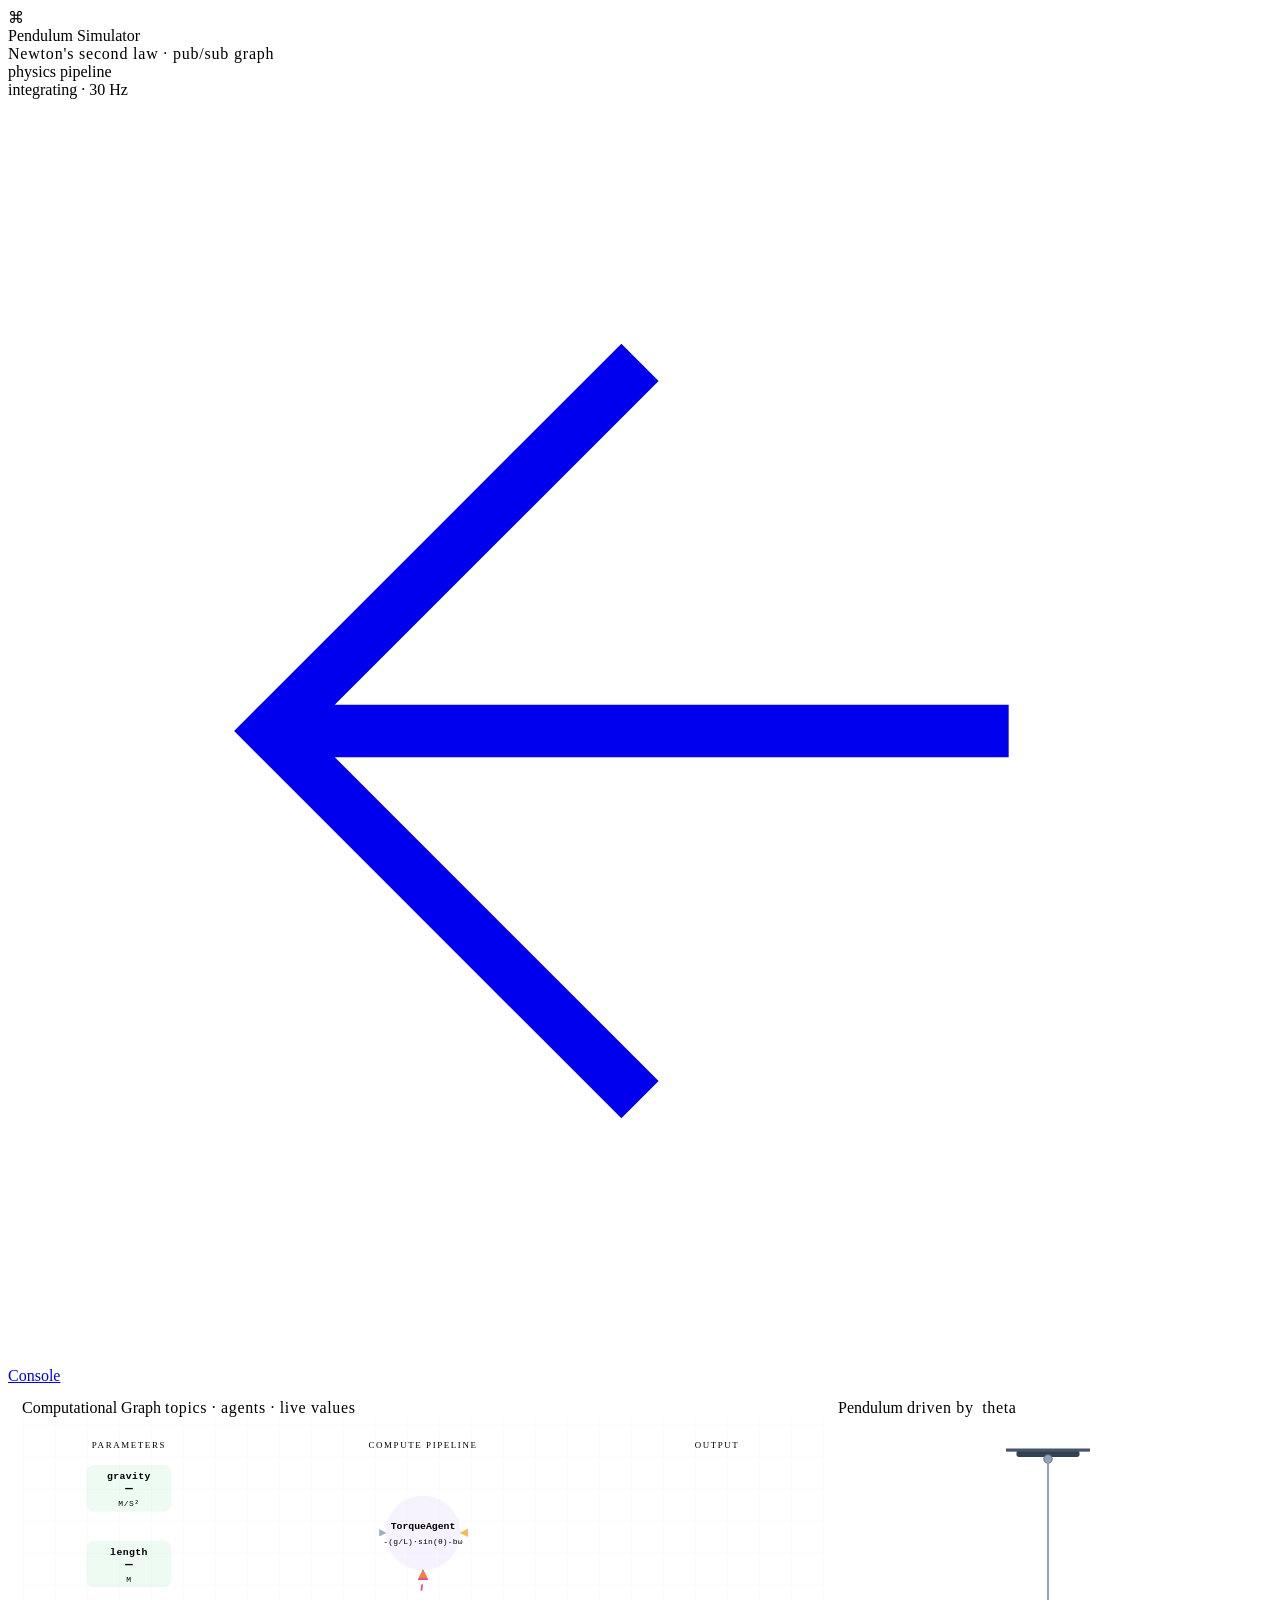
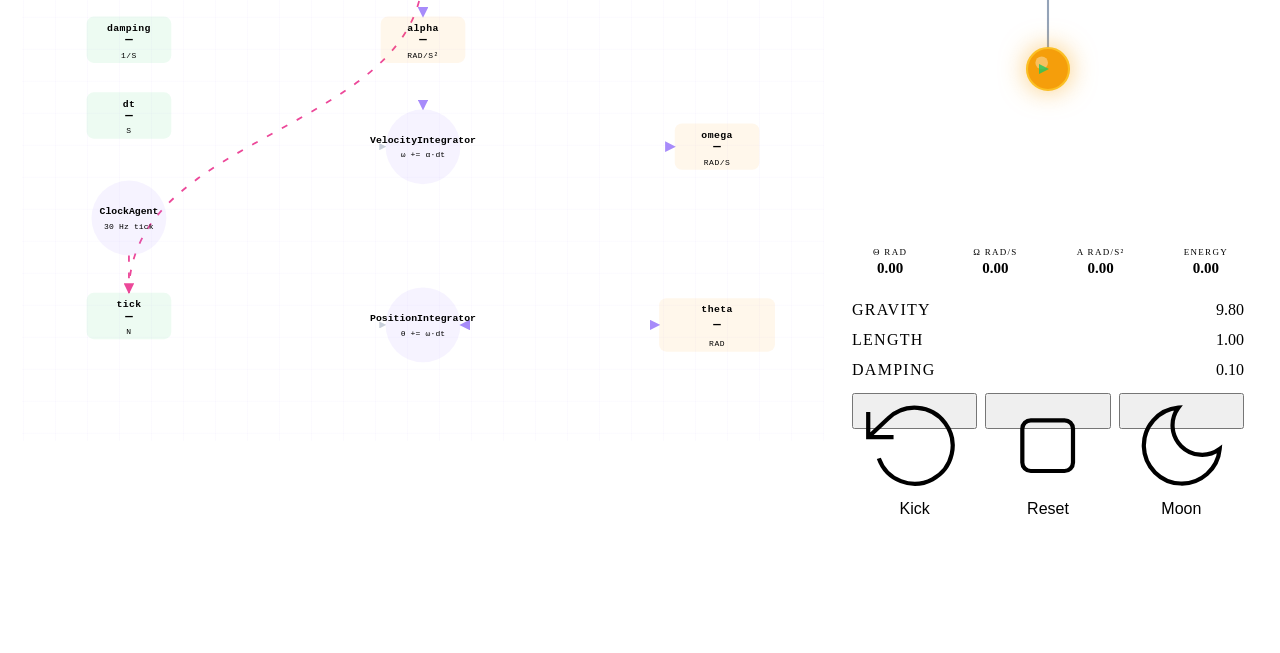
==== html_files/pendulum.html @ d9d96114 "Ex6: pub/sub computational graph with pendulum demo" ====
<!DOCTYPE html>
<html lang="en">
<head>
    <meta charset="utf-8">
    <meta name="viewport" content="width=device-width, initial-scale=1">
    <title>Pendulum Simulator — PubSub Console</title>
    <link rel="stylesheet" href="/app/theme.css">
    <style>
        html, body { height: 100%; }
        main.split {
            display: grid;
            grid-template-columns: 1fr 420px;
            gap: 14px;
            padding: 14px;
            height: calc(100vh - 60px);
        }
        @media (max-width: 1080px) {
            main.split { grid-template-columns: 1fr; height: auto; }
            main.split .pane { min-height: 480px; }
        }
        .pane-title .live-meta {
            margin-left: auto;
            font-family: var(--font-mono);
            font-size: var(--text-xs);
            color: var(--text-faint);
            letter-spacing: .04em;
            text-transform: none;
        }
        .canvas-wrap {
            flex: 1; position: relative; overflow: hidden;
            background:
                radial-gradient(ellipse 70% 60% at 50% 50%, rgba(167,139,250,.05), transparent),
                var(--surface);
        }
        .canvas-wrap::before {
            content: '';
            position: absolute; inset: 0;
            background-image:
                linear-gradient(rgba(167,139,250,.04) 1px, transparent 1px),
                linear-gradient(90deg, rgba(167,139,250,.04) 1px, transparent 1px);
            background-size: 32px 32px;
            background-position: center center;
            pointer-events: none;
        }
        svg.graph { position: relative; display: block; width: 100%; height: 100%; }

        /* GRAPH NODES & EDGES */
        .col-header {
            font-family: var(--font-mono);
            font-size: 10px;
            font-weight: 500;
            letter-spacing: .18em;
            text-transform: uppercase;
            fill: var(--text-faint);
            text-anchor: middle;
        }
        .topic-rect {
            fill: rgba(34,197,94,.08);
            stroke: var(--topic);
            stroke-width: 1.4;
            rx: 8; ry: 8;
            transition: filter var(--dur-slow) var(--ease);
        }
        .topic-rect.output {
            fill: rgba(245,158,11,.08);
            stroke: var(--output);
        }
        .topic-rect.live {
            filter: drop-shadow(0 0 12px rgba(167,139,250,.55));
        }
        .topic-name {
            font-family: 'Fira Code', monospace;
            font-size: 11px;
            font-weight: 600;
            fill: var(--topic);
            text-anchor: middle;
            letter-spacing: .04em;
        }
        .topic-rect.output ~ .topic-name { fill: var(--output); }
        .topic-value {
            font-family: 'Fira Code', monospace;
            font-size: 14px;
            font-weight: 700;
            fill: var(--text);
            text-anchor: middle;
        }
        .topic-unit {
            font-family: 'Fira Code', monospace;
            font-size: 9px;
            fill: var(--text-faint);
            text-anchor: middle;
            letter-spacing: .06em;
            text-transform: uppercase;
        }
        .agent-circle {
            fill: rgba(167,139,250,.10);
            stroke: var(--agent);
            stroke-width: 1.6;
        }
        .agent-circle.alive {
            animation: agent-pulse 1.8s var(--ease) infinite;
        }
        @keyframes agent-pulse {
            0%, 100% { filter: drop-shadow(0 0 0 rgba(167,139,250,0)); }
            50% { filter: drop-shadow(0 0 14px rgba(167,139,250,.65)); }
        }
        .agent-circle.firing { animation: agent-fire .35s var(--ease-out); }
        @keyframes agent-fire {
            0%   { filter: drop-shadow(0 0 0 rgba(167,139,250,0)); }
            45%  { filter: drop-shadow(0 0 18px rgba(167,139,250,.95)); }
            100% { filter: drop-shadow(0 0 0 rgba(167,139,250,0)); }
        }
        .agent-label {
            font-family: 'Fira Code', monospace;
            font-size: 11px;
            font-weight: 600;
            fill: var(--agent);
            text-anchor: middle;
        }
        .agent-formula {
            font-family: 'Fira Code', monospace;
            font-size: 9px;
            fill: var(--text-muted);
            text-anchor: middle;
            letter-spacing: .02em;
        }
        .edge { fill: none; }
        .edge.tick    { stroke: #ec4899; stroke-width: 2; }
        .edge.param   { stroke: var(--text-faint); stroke-width: 1.3; stroke-dasharray: 4 5; opacity: .5; }
        .edge.compute { stroke: var(--agent); stroke-width: 2; }
        .edge.feedback{ stroke: var(--output); stroke-width: 1.6; stroke-dasharray: 6 4; opacity: .7; }
        .edge.pulse {
            stroke-dasharray: 7 12;
            animation: flow .9s linear infinite;
        }
        @keyframes flow {
            from { stroke-dashoffset: 19; }
            to   { stroke-dashoffset: 0; }
        }

        /* PENDULUM */
        .pendulum-box {
            flex: 1; position: relative;
            background:
                radial-gradient(ellipse 80% 70% at 50% 30%, rgba(34,197,94,.06), transparent 60%),
                linear-gradient(180deg, var(--bg) 0%, #050B1F 100%);
            overflow: hidden;
        }
        .pendulum-box::before {
            content: '';
            position: absolute; inset: 0;
            background-image:
                linear-gradient(rgba(255,255,255,.03) 1px, transparent 1px),
                linear-gradient(90deg, rgba(255,255,255,.03) 1px, transparent 1px);
            background-size: 32px 32px;
        }
        svg.pendulum {
            position: relative;
            display: block; width: 100%; height: 100%;
        }
        .readout {
            display: grid;
            grid-template-columns: repeat(4, 1fr);
            gap: 1px;
            background: var(--border);
            border-top: 1px solid var(--border);
            border-bottom: 1px solid var(--border);
        }
        .ro {
            background: var(--surface);
            padding: 10px 12px;
            text-align: center;
        }
        .ro .lbl {
            font-family: var(--font-mono);
            font-size: 9px;
            color: var(--text-faint);
            letter-spacing: .14em;
            text-transform: uppercase;
            margin-bottom: 3px;
        }
        .ro .val {
            font-family: var(--font-mono);
            font-size: 15px;
            font-weight: 600;
            color: var(--topic);
            font-variant-numeric: tabular-nums;
        }
        .ro.energy .val { color: var(--output); }

        .controls-grid {
            padding: 14px;
            display: flex; flex-direction: column;
            gap: 12px;
        }
        .ctrl {
            display: grid;
            grid-template-columns: 84px 1fr 64px;
            gap: 10px;
            align-items: center;
        }
        .ctrl label {
            font-family: var(--font-mono);
            font-size: var(--text-xs);
            letter-spacing: .08em;
            text-transform: uppercase;
            color: var(--text-muted);
        }
        .ctrl input[type=range] {
            width: 100%;
            -webkit-appearance: none;
            background: transparent;
            cursor: pointer;
            margin: 0;
        }
        .ctrl input[type=range]::-webkit-slider-runnable-track {
            height: 4px;
            background: linear-gradient(90deg, var(--topic) var(--pct, 0%), var(--surface-3) var(--pct, 0%));
            border-radius: 999px;
        }
        .ctrl input[type=range]::-webkit-slider-thumb {
            -webkit-appearance: none;
            width: 14px; height: 14px;
            background: var(--text);
            border-radius: 50%;
            margin-top: -5px;
            box-shadow: 0 0 0 2px var(--topic), 0 2px 6px rgba(0,0,0,.6);
            transition: transform var(--dur-fast) var(--ease);
        }
        .ctrl input[type=range]::-webkit-slider-thumb:hover { transform: scale(1.15); }
        .ctrl input[type=range]::-moz-range-track {
            height: 4px;
            background: var(--surface-3);
            border-radius: 999px;
        }
        .ctrl input[type=range]::-moz-range-thumb {
            width: 14px; height: 14px;
            background: var(--text);
            border: 0;
            border-radius: 50%;
        }
        .ctrl .val {
            font-family: var(--font-mono);
            font-size: var(--text-sm);
            color: var(--text);
            font-variant-numeric: tabular-nums;
            text-align: right;
        }
        .actions {
            display: grid;
            grid-template-columns: repeat(3, 1fr);
            gap: 8px;
            padding: 0 14px 14px;
        }
        .actions .btn { padding: 0 10px; font-size: var(--text-xs); height: 36px; }
    </style>
</head>
<body>

<header class="app-header" role="banner">
    <div class="brand">
        <div class="brand-mark" aria-hidden="true">⌘</div>
        <div>
            <div class="brand-name">Pendulum Simulator</div>
            <div style="font-family:var(--font-mono); font-size:var(--text-xs); color:var(--text-faint); letter-spacing:.05em">Newton's second law · pub/sub graph</div>
        </div>
    </div>
    <span class="brand-tag">physics pipeline</span>
    <div class="header-spacer"></div>
    <span class="status-led">integrating · 30 Hz</span>
    <a class="nav-link" href="/app/index.html">
        <svg viewBox="0 0 24 24" fill="none" stroke="currentColor"><path d="M19 12H5M12 19l-7-7 7-7"/></svg>
        Console
    </a>
</header>

<main class="split">

    <section class="pane" aria-labelledby="gTitle">
        <div class="pane-title agent-tone live">
            <span class="dot"></span>
            <span id="gTitle">Computational Graph</span>
            <span class="live-meta">topics · agents · live values</span>
        </div>
        <div class="canvas-wrap">
            <svg class="graph" id="graph" viewBox="0 0 900 700" preserveAspectRatio="xMidYMid meet">
                <defs>
                    <marker id="arr" viewBox="0 0 10 10" refX="9" refY="5" markerWidth="6" markerHeight="6" orient="auto-start-reverse">
                        <path d="M 0 0 L 10 5 L 0 10 z" fill="#94a3b8"/>
                    </marker>
                    <marker id="arr-tick" viewBox="0 0 10 10" refX="9" refY="5" markerWidth="6" markerHeight="6" orient="auto-start-reverse">
                        <path d="M 0 0 L 10 5 L 0 10 z" fill="#ec4899"/>
                    </marker>
                    <marker id="arr-cmp" viewBox="0 0 10 10" refX="9" refY="5" markerWidth="6" markerHeight="6" orient="auto-start-reverse">
                        <path d="M 0 0 L 10 5 L 0 10 z" fill="#A78BFA"/>
                    </marker>
                    <marker id="arr-fb" viewBox="0 0 10 10" refX="9" refY="5" markerWidth="6" markerHeight="6" orient="auto-start-reverse">
                        <path d="M 0 0 L 10 5 L 0 10 z" fill="#F59E0B"/>
                    </marker>
                </defs>

                <text class="col-header" x="120" y="35">Parameters</text>
                <text class="col-header" x="450" y="35">Compute Pipeline</text>
                <text class="col-header" x="780" y="35">Output</text>

                <g id="edges"></g>
                <g id="nodes"></g>
            </svg>
        </div>
    </section>

    <section class="pane" aria-labelledby="pTitle">
        <div class="pane-title output-tone live">
            <span class="dot"></span>
            <span id="pTitle">Pendulum</span>
            <span class="live-meta">driven by <span class="chip topic" style="margin-left:4px">theta</span></span>
        </div>
        <div class="pendulum-box">
            <svg class="pendulum" id="pendSvg" viewBox="0 0 400 400" preserveAspectRatio="xMidYMid meet">
                <path id="trailPath" fill="none" stroke="var(--output)" stroke-width="1" opacity=".3"/>
                <rect x="170" y="32" width="60" height="6" fill="#334155" rx="2"/>
                <rect x="160" y="30" width="80" height="3" fill="#475569"/>
                <circle cx="200" cy="40" r="4" fill="#94a3b8" stroke="#64748b"/>
                <line id="rod" x1="200" y1="40" x2="200" y2="240" stroke="#94a3b8" stroke-width="2"/>
                <circle id="bob" cx="200" cy="240" r="20" fill="#F59E0B" stroke="#FBBF24" stroke-width="2"
                        style="filter: drop-shadow(0 0 12px rgba(245,158,11,.55));"/>
                <circle id="bobGloss" cx="194" cy="234" r="6" fill="rgba(255,255,255,.35)"/>
                <line id="velArrow" x1="200" y1="240" x2="200" y2="240" stroke="#22C55E" stroke-width="2" opacity=".8" marker-end="url(#velArr)"/>
                <defs>
                    <marker id="velArr" viewBox="0 0 10 10" refX="9" refY="5" markerWidth="5" markerHeight="5" orient="auto">
                        <path d="M 0 0 L 10 5 L 0 10 z" fill="#22C55E"/>
                    </marker>
                </defs>
            </svg>
        </div>
        <div class="readout">
            <div class="ro"><div class="lbl">θ rad</div><div class="val" id="rTheta">0.00</div></div>
            <div class="ro"><div class="lbl">ω rad/s</div><div class="val" id="rOmega">0.00</div></div>
            <div class="ro"><div class="lbl">α rad/s²</div><div class="val" id="rAlpha">0.00</div></div>
            <div class="ro energy"><div class="lbl">Energy</div><div class="val" id="rEnergy">0.00</div></div>
        </div>
        <div class="controls-grid">
            <div class="ctrl">
                <label for="cG">gravity</label>
                <input type="range" id="cG" min="0" max="25" step="0.1" value="9.8">
                <span class="val" id="vG">9.80</span>
            </div>
            <div class="ctrl">
                <label for="cL">length</label>
                <input type="range" id="cL" min="0.2" max="3" step="0.05" value="1.0">
                <span class="val" id="vL">1.00</span>
            </div>
            <div class="ctrl">
                <label for="cD">damping</label>
                <input type="range" id="cD" min="0" max="2" step="0.01" value="0.10">
                <span class="val" id="vD">0.10</span>
            </div>
        </div>
        <div class="actions">
            <button class="btn" id="kickBtn" type="button">
                <svg viewBox="0 0 24 24" fill="none" stroke="currentColor"><path d="M1 4v6h6M3.51 15a9 9 0 1 0 2.13-9.36L1 10"/></svg>
                Kick
            </button>
            <button class="btn" id="stopBtn" type="button">
                <svg viewBox="0 0 24 24" fill="none" stroke="currentColor"><rect x="6" y="6" width="12" height="12" rx="2"/></svg>
                Reset
            </button>
            <button class="btn primary" id="moonBtn" type="button">
                <svg viewBox="0 0 24 24" fill="none" stroke="currentColor"><path d="M21 12.79A9 9 0 1 1 11.21 3 7 7 0 0 0 21 12.79z"/></svg>
                Moon
            </button>
        </div>
    </section>
</main>

<script>
(function() {
    // ============================================================
    // GRAPH DEFINITION — matches Java agent wiring.
    // ============================================================
    var NODES = [
        { id: 'gravity', kind: 'topic', x: 120, y: 80,  fmt: 'dec2', unit: 'm/s²' },
        { id: 'length',  kind: 'topic', x: 120, y: 165, fmt: 'dec2', unit: 'm' },
        { id: 'damping', kind: 'topic', x: 120, y: 250, fmt: 'dec2', unit: '1/s' },
        { id: 'dt',      kind: 'topic', x: 120, y: 335, fmt: 'dec3', unit: 's' },
        { id: 'clock',   kind: 'agent', x: 120, y: 450, label: 'ClockAgent', formula: '30 Hz tick' },
        { id: 'tick',    kind: 'topic', x: 120, y: 560, fmt: 'int',  unit: 'n' },
        { id: 'torque',  kind: 'agent', x: 450, y: 130, label: 'TorqueAgent', formula: '-(g/L)·sin(θ)-bω' },
        { id: 'alpha',   kind: 'topic', x: 450, y: 250, fmt: 'dec3', unit: 'rad/s²', output: true },
        { id: 'v_int',   kind: 'agent', x: 450, y: 370, label: 'VelocityIntegrator', formula: 'ω += α·dt' },
        { id: 'p_int',   kind: 'agent', x: 450, y: 570, label: 'PositionIntegrator', formula: 'θ += ω·dt' },
        { id: 'omega',   kind: 'topic', x: 780, y: 370, fmt: 'dec3', unit: 'rad/s', output: true },
        { id: 'theta',   kind: 'topic', x: 780, y: 570, fmt: 'dec3', unit: 'rad', output: true, big: true }
    ];

    var EDGES = [
        { from: 'clock',   to: 'tick',    type: 'tick',    pulse: true },
        { from: 'tick',    to: 'torque',  type: 'tick',    pulse: true },
        { from: 'gravity', to: 'torque',  type: 'param' },
        { from: 'length',  to: 'torque',  type: 'param' },
        { from: 'damping', to: 'torque',  type: 'param' },
        { from: 'torque',  to: 'alpha',   type: 'compute', pulse: true },
        { from: 'alpha',   to: 'v_int',   type: 'compute', pulse: true },
        { from: 'dt',      to: 'v_int',   type: 'param' },
        { from: 'v_int',   to: 'omega',   type: 'compute', pulse: true },
        { from: 'omega',   to: 'p_int',   type: 'compute', pulse: true },
        { from: 'dt',      to: 'p_int',   type: 'param' },
        { from: 'p_int',   to: 'theta',   type: 'compute', pulse: true },
        { from: 'theta',   to: 'torque',  type: 'feedback' },
        { from: 'omega',   to: 'torque',  type: 'feedback' }
    ];
    var byId = {};
    NODES.forEach(function(n) { byId[n.id] = n; });

    function fmt(v, f) {
        if (v == null) return '—';
        switch (f) {
            case 'int':  return Math.round(v).toString();
            case 'dec2': return Number(v).toFixed(2);
            case 'dec3': return Number(v).toFixed(3);
            default:     return Number(v).toFixed(2);
        }
    }
    function svgEl(tag, attrs) {
        var e = document.createElementNS('http://www.w3.org/2000/svg', tag);
        if (attrs) Object.keys(attrs).forEach(function(k) { e.setAttribute(k, attrs[k]); });
        return e;
    }

    var nodesG = document.getElementById('nodes');
    var edgesG = document.getElementById('edges');

    NODES.forEach(function(n) {
        var g = svgEl('g', { 'data-id': n.id });
        if (n.kind === 'topic') {
            var w = n.big ? 130 : 95;
            var h = n.big ? 60 : 52;
            var rect = svgEl('rect', { x: n.x - w/2, y: n.y - h/2, width: w, height: h,
                class: 'topic-rect' + (n.output ? ' output' : ''), id: 'rect-' + n.id });
            g.appendChild(rect);
            var name = svgEl('text', { x: n.x, y: n.y - h/2 + 16, class: 'topic-name' });
            name.textContent = n.id;
            if (n.output) name.setAttribute('fill', '#F59E0B');
            g.appendChild(name);
            var val = svgEl('text', { x: n.x, y: n.y + 4, class: 'topic-value', id: 'val-' + n.id });
            val.textContent = '—';
            if (n.big) val.setAttribute('font-size', '17');
            g.appendChild(val);
            var unit = svgEl('text', { x: n.x, y: n.y + h/2 - 6, class: 'topic-unit' });
            unit.textContent = n.unit || '';
            g.appendChild(unit);
        } else if (n.kind === 'agent') {
            var c = svgEl('circle', { cx: n.x, cy: n.y, r: 42, class: 'agent-circle', id: 'circ-' + n.id });
            g.appendChild(c);
            var label = svgEl('text', { x: n.x, y: n.y - 4, class: 'agent-label' });
            label.textContent = n.label;
            g.appendChild(label);
            var formula = svgEl('text', { x: n.x, y: n.y + 12, class: 'agent-formula' });
            formula.textContent = n.formula;
            g.appendChild(formula);
        }
        nodesG.appendChild(g);
    });

    function anchor(node, side) {
        if (node.kind === 'topic') {
            var w = node.big ? 130 : 95, h = node.big ? 60 : 52;
            if (side === 'right')  return { x: node.x + w/2, y: node.y };
            if (side === 'left')   return { x: node.x - w/2, y: node.y };
            if (side === 'top')    return { x: node.x, y: node.y - h/2 };
            if (side === 'bottom') return { x: node.x, y: node.y + h/2 };
        } else {
            if (side === 'right')  return { x: node.x + 42, y: node.y };
            if (side === 'left')   return { x: node.x - 42, y: node.y };
            if (side === 'top')    return { x: node.x, y: node.y - 42 };
            if (side === 'bottom') return { x: node.x, y: node.y + 42 };
        }
    }
    function pickSides(from, to) {
        var dx = to.x - from.x, dy = to.y - from.y;
        if (Math.abs(dx) > Math.abs(dy)) {
            return [dx > 0 ? 'right' : 'left', dx > 0 ? 'left' : 'right'];
        }
        return [dy > 0 ? 'bottom' : 'top', dy > 0 ? 'top' : 'bottom'];
    }
    function curvePath(a, b) {
        var dx = b.x - a.x, dy = b.y - a.y;
        if (Math.abs(dx) > Math.abs(dy)) {
            var mid = a.x + dx * 0.5;
            return 'M ' + a.x + ' ' + a.y + ' C ' + mid + ' ' + a.y + ' ' + mid + ' ' + b.y + ' ' + b.x + ' ' + b.y;
        }
        var midY = a.y + dy * 0.5;
        return 'M ' + a.x + ' ' + a.y + ' C ' + a.x + ' ' + midY + ' ' + b.x + ' ' + midY + ' ' + b.x + ' ' + b.y;
    }

    EDGES.forEach(function(e) {
        var from = byId[e.from], to = byId[e.to];
        var sides = pickSides(from, to);
        var path = svgEl('path', {
            d: curvePath(anchor(from, sides[0]), anchor(to, sides[1])),
            class: 'edge ' + e.type + (e.pulse ? ' pulse' : ''),
            'marker-end': 'url(#arr' + (
                e.type === 'tick' ? '-tick' :
                e.type === 'compute' ? '-cmp' :
                e.type === 'feedback' ? '-fb' : ''
            ) + ')'
        });
        edgesG.appendChild(path);
    });

    // ============================================================
    // POLLING /state
    // ============================================================
    var lastTick = null, prevValues = {}, inFlight = false;
    function fireAgent(id) {
        var c = document.getElementById('circ-' + id);
        if (!c) return;
        c.classList.remove('firing');
        void c.getBoundingClientRect();
        c.classList.add('firing');
    }
    function markTopicLive(id) {
        var r = document.getElementById('rect-' + id);
        if (!r) return;
        r.classList.add('live');
        clearTimeout(r._t);
        r._t = setTimeout(function() { r.classList.remove('live'); }, 220);
    }
    function poll() {
        if (inFlight) return;
        inFlight = true;
        fetch('/state', { cache: 'no-store' })
            .then(function(r) { return r.json(); })
            .then(function(s) {
                Object.keys(byId).forEach(function(id) {
                    if (byId[id].kind !== 'topic') return;
                    if (typeof s[id] !== 'number') return;
                    var el = document.getElementById('val-' + id);
                    if (!el) return;
                    var v = s[id];
                    el.textContent = fmt(v, byId[id].fmt);
                    if (prevValues[id] !== v) { markTopicLive(id); prevValues[id] = v; }
                });
                if (typeof s.tick === 'number' && s.tick !== lastTick) {
                    fireAgent('clock'); fireAgent('torque');
                    setTimeout(function() { fireAgent('v_int'); }, 50);
                    setTimeout(function() { fireAgent('p_int'); }, 100);
                    lastTick = s.tick;
                }
                document.getElementById('rTheta').textContent = fmt(s.theta, 'dec3');
                document.getElementById('rOmega').textContent = fmt(s.omega, 'dec3');
                document.getElementById('rAlpha').textContent = fmt(s.alpha, 'dec3');
                var g = s.gravity || 9.8, L = s.length || 1, theta = s.theta || 0, omega = s.omega || 0;
                var E = 0.5 * L * L * omega * omega + g * L * (1 - Math.cos(theta));
                document.getElementById('rEnergy').textContent = E.toFixed(3);
                renderPendulum(theta, omega, L);
            })
            .catch(function() {})
            .finally(function() { inFlight = false; });
    }
    setInterval(poll, 45);
    poll();

    // ============================================================
    // PENDULUM
    // ============================================================
    var pivotX = 200, pivotY = 40, pxPerMeter = 130;
    var trailPts = [];
    var trailEl = document.getElementById('trailPath');
    var rod = document.getElementById('rod');
    var bob = document.getElementById('bob');
    var bobGloss = document.getElementById('bobGloss');
    var velArrow = document.getElementById('velArrow');

    function renderPendulum(theta, omega, L) {
        var px = pivotX + L * pxPerMeter * Math.sin(theta);
        var py = pivotY + L * pxPerMeter * Math.cos(theta);
        rod.setAttribute('x2', px); rod.setAttribute('y2', py);
        bob.setAttribute('cx', px); bob.setAttribute('cy', py);
        bobGloss.setAttribute('cx', px - 6); bobGloss.setAttribute('cy', py - 6);
        var vx = L * pxPerMeter * Math.cos(theta) * omega;
        var vy = -L * pxPerMeter * Math.sin(theta) * omega;
        var vlen = Math.sqrt(vx*vx + vy*vy);
        var scale = Math.min(60, vlen * 0.6) / (vlen || 1);
        velArrow.setAttribute('x1', px); velArrow.setAttribute('y1', py);
        velArrow.setAttribute('x2', px + vx * scale); velArrow.setAttribute('y2', py + vy * scale);
        velArrow.setAttribute('opacity', Math.min(0.85, vlen / 80));
        trailPts.push({ x: px, y: py });
        if (trailPts.length > 80) trailPts.shift();
        if (trailPts.length > 2) {
            var d = 'M ' + trailPts[0].x + ' ' + trailPts[0].y;
            for (var i = 1; i < trailPts.length; i++) d += ' L ' + trailPts[i].x + ' ' + trailPts[i].y;
            trailEl.setAttribute('d', d);
        }
    }

    function bindSlider(id, topic, valId, dec) {
        var el = document.getElementById(id), val = document.getElementById(valId);
        function update() {
            var min = parseFloat(el.min), max = parseFloat(el.max);
            var pct = ((parseFloat(el.value) - min) / (max - min)) * 100;
            el.style.setProperty('--pct', pct + '%');
            val.textContent = parseFloat(el.value).toFixed(dec);
        }
        el.addEventListener('input', function() {
            update();
            var v = parseFloat(el.value);
            fetch('/publish?topic=' + topic + '&message=' + v).catch(function(){});
        });
        update();
    }
    bindSlider('cG', 'gravity', 'vG', 2);
    bindSlider('cL', 'length',  'vL', 2);
    bindSlider('cD', 'damping', 'vD', 2);

    document.getElementById('kickBtn').addEventListener('click', function() {
        fetch('/publish?topic=theta&message=1.0').catch(function(){});
        fetch('/publish?topic=omega&message=0').catch(function(){});
        trailPts = [];
    });
    document.getElementById('stopBtn').addEventListener('click', function() {
        fetch('/publish?topic=theta&message=0').catch(function(){});
        fetch('/publish?topic=omega&message=0').catch(function(){});
        trailPts = [];
    });
    document.getElementById('moonBtn').addEventListener('click', function() {
        var g = document.getElementById('cG');
        g.value = '1.6';
        g.dispatchEvent(new Event('input'));
    });
})();
</script>
</body>
</html>
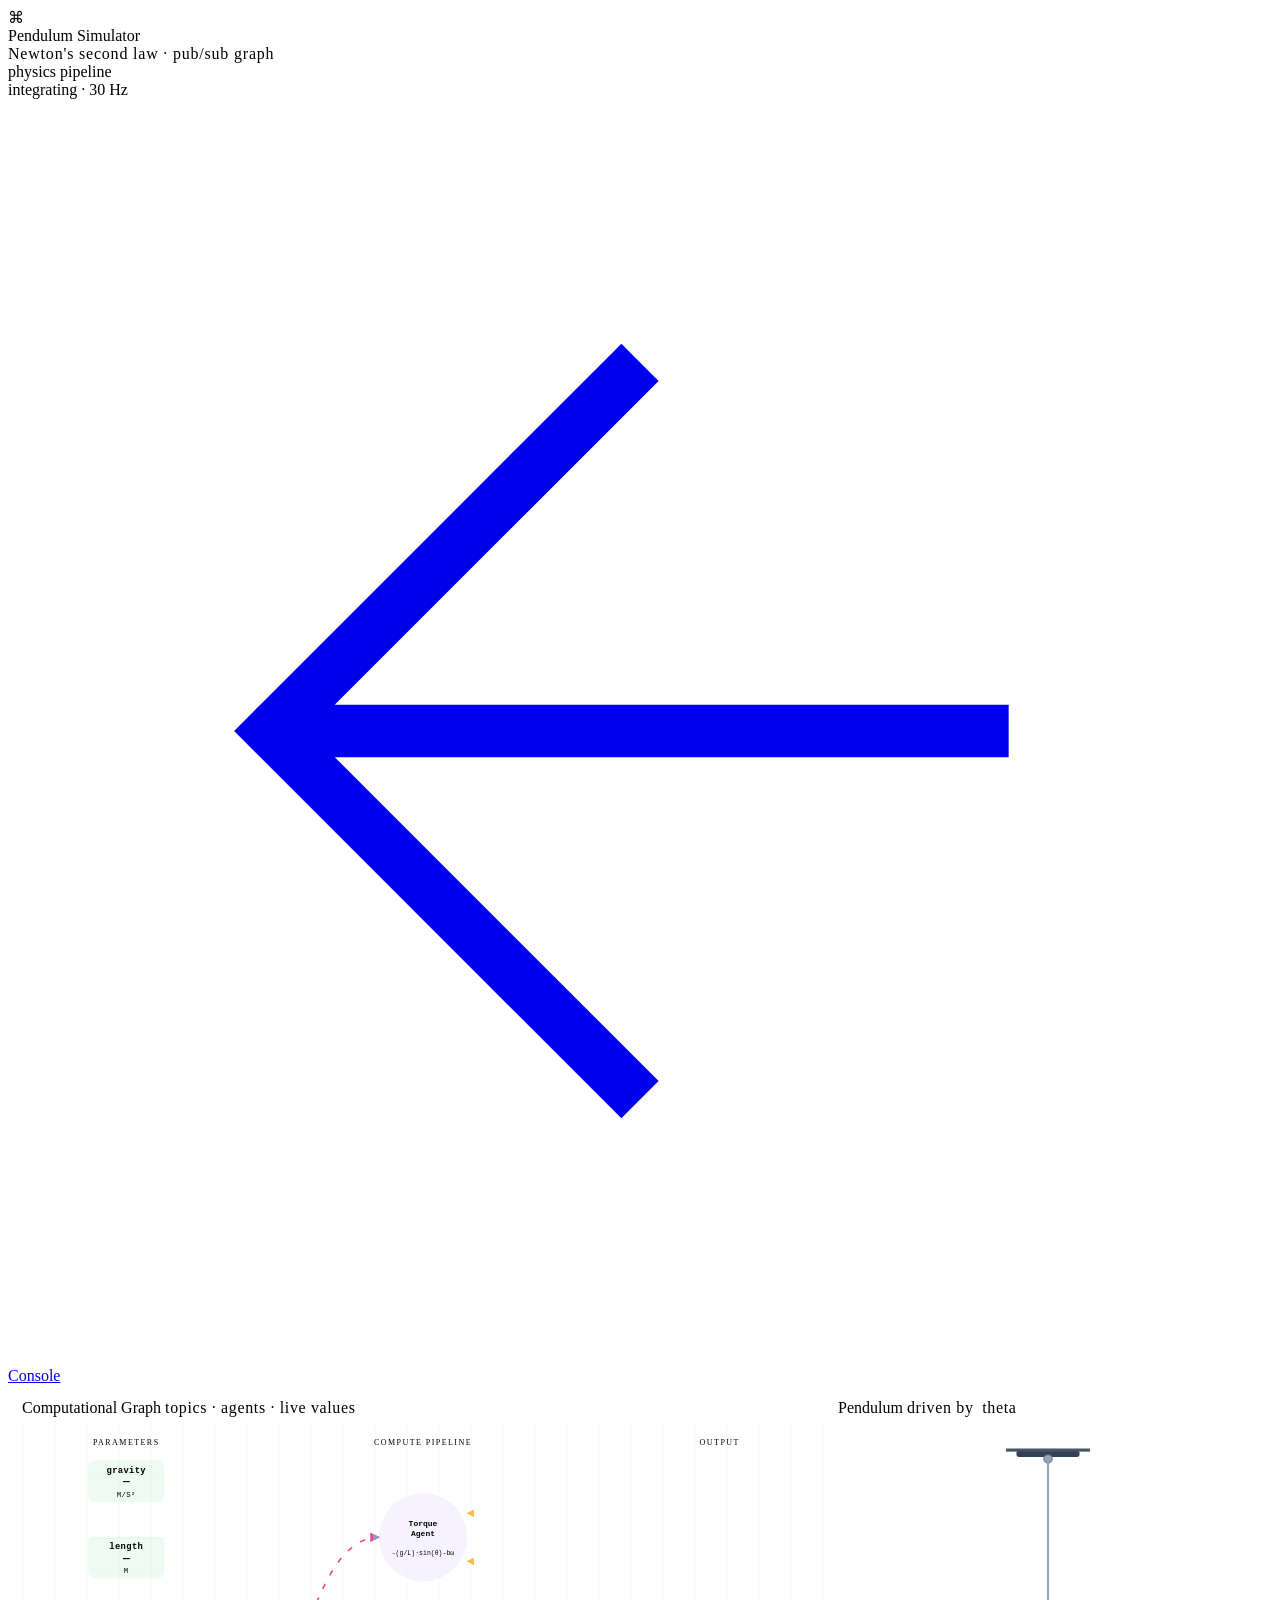
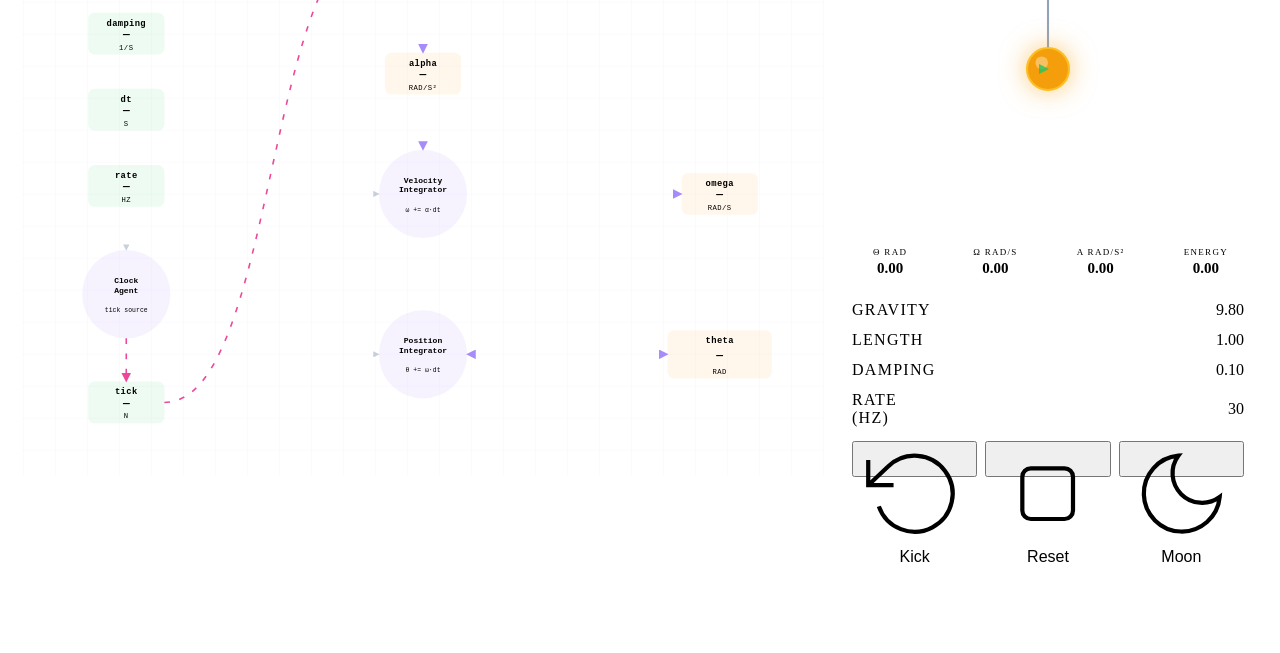
==== commit eeca2d1b: "Lazy pendulum lifecycle, rate-as-topic, graph layout polish - Pendulum agents now start lazily on /a" ====
--- a/html_files/pendulum.html
+++ b/html_files/pendulum.html
@@ -112,17 +112,17 @@
         }
         .agent-label {
             font-family: 'Fira Code', monospace;
-            font-size: 11px;
+            font-size: 10px;
             font-weight: 600;
             fill: var(--agent);
             text-anchor: middle;
         }
         .agent-formula {
             font-family: 'Fira Code', monospace;
-            font-size: 9px;
+            font-size: 8px;
             fill: var(--text-muted);
             text-anchor: middle;
-            letter-spacing: .02em;
+            letter-spacing: .01em;
         }
         .edge { fill: none; }
         .edge.tick    { stroke: #ec4899; stroke-width: 2; }
@@ -283,7 +283,7 @@
             <span class="live-meta">topics · agents · live values</span>
         </div>
         <div class="canvas-wrap">
-            <svg class="graph" id="graph" viewBox="0 0 900 700" preserveAspectRatio="xMidYMid meet">
+            <svg class="graph" id="graph" viewBox="0 0 1000 820" preserveAspectRatio="xMidYMid meet">
                 <defs>
                     <marker id="arr" viewBox="0 0 10 10" refX="9" refY="5" markerWidth="6" markerHeight="6" orient="auto-start-reverse">
                         <path d="M 0 0 L 10 5 L 0 10 z" fill="#94a3b8"/>
@@ -299,9 +299,9 @@
                     </marker>
                 </defs>
 
-                <text class="col-header" x="120" y="35">Parameters</text>
-                <text class="col-header" x="450" y="35">Compute Pipeline</text>
-                <text class="col-header" x="780" y="35">Output</text>
+                <text class="col-header" x="130" y="35">Parameters</text>
+                <text class="col-header" x="500" y="35">Compute Pipeline</text>
+                <text class="col-header" x="870" y="35">Output</text>
 
                 <g id="edges"></g>
                 <g id="nodes"></g>
@@ -355,6 +355,11 @@
                 <input type="range" id="cD" min="0" max="2" step="0.01" value="0.10">
                 <span class="val" id="vD">0.10</span>
             </div>
+            <div class="ctrl">
+                <label for="cR">rate (Hz)</label>
+                <input type="range" id="cR" min="2" max="60" step="1" value="30">
+                <span class="val" id="vR">30</span>
+            </div>
         </div>
         <div class="actions">
             <button class="btn" id="kickBtn" type="button">
@@ -379,23 +384,27 @@
     // GRAPH DEFINITION — matches Java agent wiring.
     // ============================================================
     var NODES = [
-        { id: 'gravity', kind: 'topic', x: 120, y: 80,  fmt: 'dec2', unit: 'm/s²' },
-        { id: 'length',  kind: 'topic', x: 120, y: 165, fmt: 'dec2', unit: 'm' },
-        { id: 'damping', kind: 'topic', x: 120, y: 250, fmt: 'dec2', unit: '1/s' },
-        { id: 'dt',      kind: 'topic', x: 120, y: 335, fmt: 'dec3', unit: 's' },
-        { id: 'clock',   kind: 'agent', x: 120, y: 450, label: 'ClockAgent', formula: '30 Hz tick' },
-        { id: 'tick',    kind: 'topic', x: 120, y: 560, fmt: 'int',  unit: 'n' },
-        { id: 'torque',  kind: 'agent', x: 450, y: 130, label: 'TorqueAgent', formula: '-(g/L)·sin(θ)-bω' },
-        { id: 'alpha',   kind: 'topic', x: 450, y: 250, fmt: 'dec3', unit: 'rad/s²', output: true },
-        { id: 'v_int',   kind: 'agent', x: 450, y: 370, label: 'VelocityIntegrator', formula: 'ω += α·dt' },
-        { id: 'p_int',   kind: 'agent', x: 450, y: 570, label: 'PositionIntegrator', formula: 'θ += ω·dt' },
-        { id: 'omega',   kind: 'topic', x: 780, y: 370, fmt: 'dec3', unit: 'rad/s', output: true },
-        { id: 'theta',   kind: 'topic', x: 780, y: 570, fmt: 'dec3', unit: 'rad', output: true, big: true }
+        { id: 'gravity', kind: 'topic', x: 130, y: 80,  fmt: 'dec2', unit: 'm/s²' },
+        { id: 'length',  kind: 'topic', x: 130, y: 175, fmt: 'dec2', unit: 'm' },
+        { id: 'damping', kind: 'topic', x: 130, y: 270, fmt: 'dec2', unit: '1/s' },
+        { id: 'dt',      kind: 'topic', x: 130, y: 365, fmt: 'dec3', unit: 's' },
+        { id: 'rate',    kind: 'topic', x: 130, y: 460, fmt: 'dec1', unit: 'Hz' },
+        { id: 'clock',   kind: 'agent', x: 130, y: 595, label: ['Clock', 'Agent'], formula: 'tick source' },
+        { id: 'tick',    kind: 'topic', x: 130, y: 730, fmt: 'int',  unit: 'n' },
+        { id: 'torque',  kind: 'agent', x: 500, y: 150, label: ['Torque', 'Agent'], formula: '-(g/L)·sin(θ)-bω' },
+        { id: 'alpha',   kind: 'topic', x: 500, y: 320, fmt: 'dec3', unit: 'rad/s²', output: true },
+        { id: 'v_int',   kind: 'agent', x: 500, y: 470, label: ['Velocity', 'Integrator'], formula: 'ω += α·dt' },
+        { id: 'p_int',   kind: 'agent', x: 500, y: 670, label: ['Position', 'Integrator'], formula: 'θ += ω·dt' },
+        { id: 'omega',   kind: 'topic', x: 870, y: 470, fmt: 'dec3', unit: 'rad/s', output: true },
+        { id: 'theta',   kind: 'topic', x: 870, y: 670, fmt: 'dec3', unit: 'rad', output: true, big: true }
     ];
 
     var EDGES = [
+        { from: 'rate',    to: 'clock',   type: 'param' },
         { from: 'clock',   to: 'tick',    type: 'tick',    pulse: true },
-        { from: 'tick',    to: 'torque',  type: 'tick',    pulse: true },
+        // tick → torque is forced horizontal so the edge doesn't run vertically
+        // along x=120 and pierce the clock agent on the way up.
+        { from: 'tick',    to: 'torque',  type: 'tick',    pulse: true, sides: ['right', 'left'] },
         { from: 'gravity', to: 'torque',  type: 'param' },
         { from: 'length',  to: 'torque',  type: 'param' },
         { from: 'damping', to: 'torque',  type: 'param' },
@@ -406,8 +415,12 @@
         { from: 'omega',   to: 'p_int',   type: 'compute', pulse: true },
         { from: 'dt',      to: 'p_int',   type: 'param' },
         { from: 'p_int',   to: 'theta',   type: 'compute', pulse: true },
-        { from: 'theta',   to: 'torque',  type: 'feedback' },
-        { from: 'omega',   to: 'torque',  type: 'feedback' }
+        // Both feedback edges loop into torque from the right side; stagger
+        // their entry y so the two arrowheads don't overlap. theta routes via
+        // torque's right (not bottom, which collides with the alpha output) so
+        // it doesn't run vertically along x=780 through omega.
+        { from: 'theta',   to: 'torque',  type: 'feedback', sides: ['left', 'right'], toOffset: 30 },
+        { from: 'omega',   to: 'torque',  type: 'feedback', sides: ['left', 'right'], toOffset: -30 }
     ];
     var byId = {};
     NODES.forEach(function(n) { byId[n.id] = n; });
@@ -416,6 +429,7 @@
         if (v == null) return '—';
         switch (f) {
             case 'int':  return Math.round(v).toString();
+            case 'dec1': return Number(v).toFixed(1);
             case 'dec2': return Number(v).toFixed(2);
             case 'dec3': return Number(v).toFixed(3);
             default:     return Number(v).toFixed(2);
@@ -450,31 +464,41 @@
             unit.textContent = n.unit || '';
             g.appendChild(unit);
         } else if (n.kind === 'agent') {
-            var c = svgEl('circle', { cx: n.x, cy: n.y, r: 42, class: 'agent-circle', id: 'circ-' + n.id });
+            var c = svgEl('circle', { cx: n.x, cy: n.y, r: 55, class: 'agent-circle', id: 'circ-' + n.id });
             g.appendChild(c);
-            var label = svgEl('text', { x: n.x, y: n.y - 4, class: 'agent-label' });
-            label.textContent = n.label;
-            g.appendChild(label);
-            var formula = svgEl('text', { x: n.x, y: n.y + 12, class: 'agent-formula' });
+            // labels are arrays so long names ("VelocityIntegrator") can be
+            // stacked over two lines and stay inside the circle.
+            var lines = Array.isArray(n.label) ? n.label : [n.label];
+            var labelTopY = n.y - 14;
+            for (var li = 0; li < lines.length; li++) {
+                var line = svgEl('text', { x: n.x, y: labelTopY + li * 12, class: 'agent-label' });
+                line.textContent = lines[li];
+                g.appendChild(line);
+            }
+            var formula = svgEl('text', { x: n.x, y: n.y + 22, class: 'agent-formula' });
             formula.textContent = n.formula;
             g.appendChild(formula);
         }
         nodesG.appendChild(g);
     });
 
-    function anchor(node, side) {
+    // anchor() returns the point on `node`'s border for the given side. An
+    // optional `offset` shifts the anchor along the side (positive = the
+    // natural increasing direction: down on left/right, right on top/bottom)
+    // so multiple edges into the same side can fan out instead of overlapping.
+    function anchor(node, side, offset) {
+        offset = offset || 0;
+        var w, h;
         if (node.kind === 'topic') {
-            var w = node.big ? 130 : 95, h = node.big ? 60 : 52;
-            if (side === 'right')  return { x: node.x + w/2, y: node.y };
-            if (side === 'left')   return { x: node.x - w/2, y: node.y };
-            if (side === 'top')    return { x: node.x, y: node.y - h/2 };
-            if (side === 'bottom') return { x: node.x, y: node.y + h/2 };
+            w = node.big ? 130 : 95;
+            h = node.big ? 60 : 52;
         } else {
-            if (side === 'right')  return { x: node.x + 42, y: node.y };
-            if (side === 'left')   return { x: node.x - 42, y: node.y };
-            if (side === 'top')    return { x: node.x, y: node.y - 42 };
-            if (side === 'bottom') return { x: node.x, y: node.y + 42 };
-        }
+            w = h = 110; // agent circle diameter (must match the `r:` in nodesG loop)
+        }
+        if (side === 'right')  return { x: node.x + w/2, y: node.y + offset };
+        if (side === 'left')   return { x: node.x - w/2, y: node.y + offset };
+        if (side === 'top')    return { x: node.x + offset, y: node.y - h/2 };
+        if (side === 'bottom') return { x: node.x + offset, y: node.y + h/2 };
     }
     function pickSides(from, to) {
         var dx = to.x - from.x, dy = to.y - from.y;
@@ -483,21 +507,34 @@
         }
         return [dy > 0 ? 'bottom' : 'top', dy > 0 ? 'top' : 'bottom'];
     }
-    function curvePath(a, b) {
-        var dx = b.x - a.x, dy = b.y - a.y;
-        if (Math.abs(dx) > Math.abs(dy)) {
-            var mid = a.x + dx * 0.5;
-            return 'M ' + a.x + ' ' + a.y + ' C ' + mid + ' ' + a.y + ' ' + mid + ' ' + b.y + ' ' + b.x + ' ' + b.y;
-        }
-        var midY = a.y + dy * 0.5;
-        return 'M ' + a.x + ' ' + a.y + ' C ' + a.x + ' ' + midY + ' ' + b.x + ' ' + midY + ' ' + b.x + ' ' + b.y;
+    // Tangent vector for a side, pointing AWAY from the node, scaled by `mag`.
+    function tangent(side, mag) {
+        if (side === 'right')  return { x:  mag, y: 0 };
+        if (side === 'left')   return { x: -mag, y: 0 };
+        if (side === 'top')    return { x: 0, y: -mag };
+        return                        { x: 0, y:  mag };
+    }
+    // Builds a cubic Bezier whose end tangents match `fromSide` and `toSide`,
+    // so the curve leaves and enters its endpoints in the right direction
+    // (curvePath used to ignore the chosen sides and pick a branch from dx/dy).
+    function curvePath(a, b, fromSide, toSide) {
+        var dist = Math.sqrt((b.x - a.x) * (b.x - a.x) + (b.y - a.y) * (b.y - a.y));
+        var mag = Math.max(40, Math.min(140, dist * 0.45));
+        var t1 = tangent(fromSide, mag);
+        var t2 = tangent(toSide,   mag);
+        var c1x = a.x + t1.x, c1y = a.y + t1.y;
+        var c2x = b.x + t2.x, c2y = b.y + t2.y;
+        return 'M ' + a.x + ' ' + a.y +
+               ' C ' + c1x + ' ' + c1y + ' ' + c2x + ' ' + c2y + ' ' + b.x + ' ' + b.y;
     }
 
     EDGES.forEach(function(e) {
         var from = byId[e.from], to = byId[e.to];
-        var sides = pickSides(from, to);
+        var sides = e.sides || pickSides(from, to);
+        var a = anchor(from, sides[0], e.fromOffset);
+        var b = anchor(to,   sides[1], e.toOffset);
         var path = svgEl('path', {
-            d: curvePath(anchor(from, sides[0]), anchor(to, sides[1])),
+            d: curvePath(a, b, sides[0], sides[1]),
             class: 'edge ' + e.type + (e.pulse ? ' pulse' : ''),
             'marker-end': 'url(#arr' + (
                 e.type === 'tick' ? '-tick' :
@@ -612,6 +649,7 @@
     bindSlider('cG', 'gravity', 'vG', 2);
     bindSlider('cL', 'length',  'vL', 2);
     bindSlider('cD', 'damping', 'vD', 2);
+    bindSlider('cR', 'rate',    'vR', 0);
 
     document.getElementById('kickBtn').addEventListener('click', function() {
         fetch('/publish?topic=theta&message=1.0').catch(function(){});
